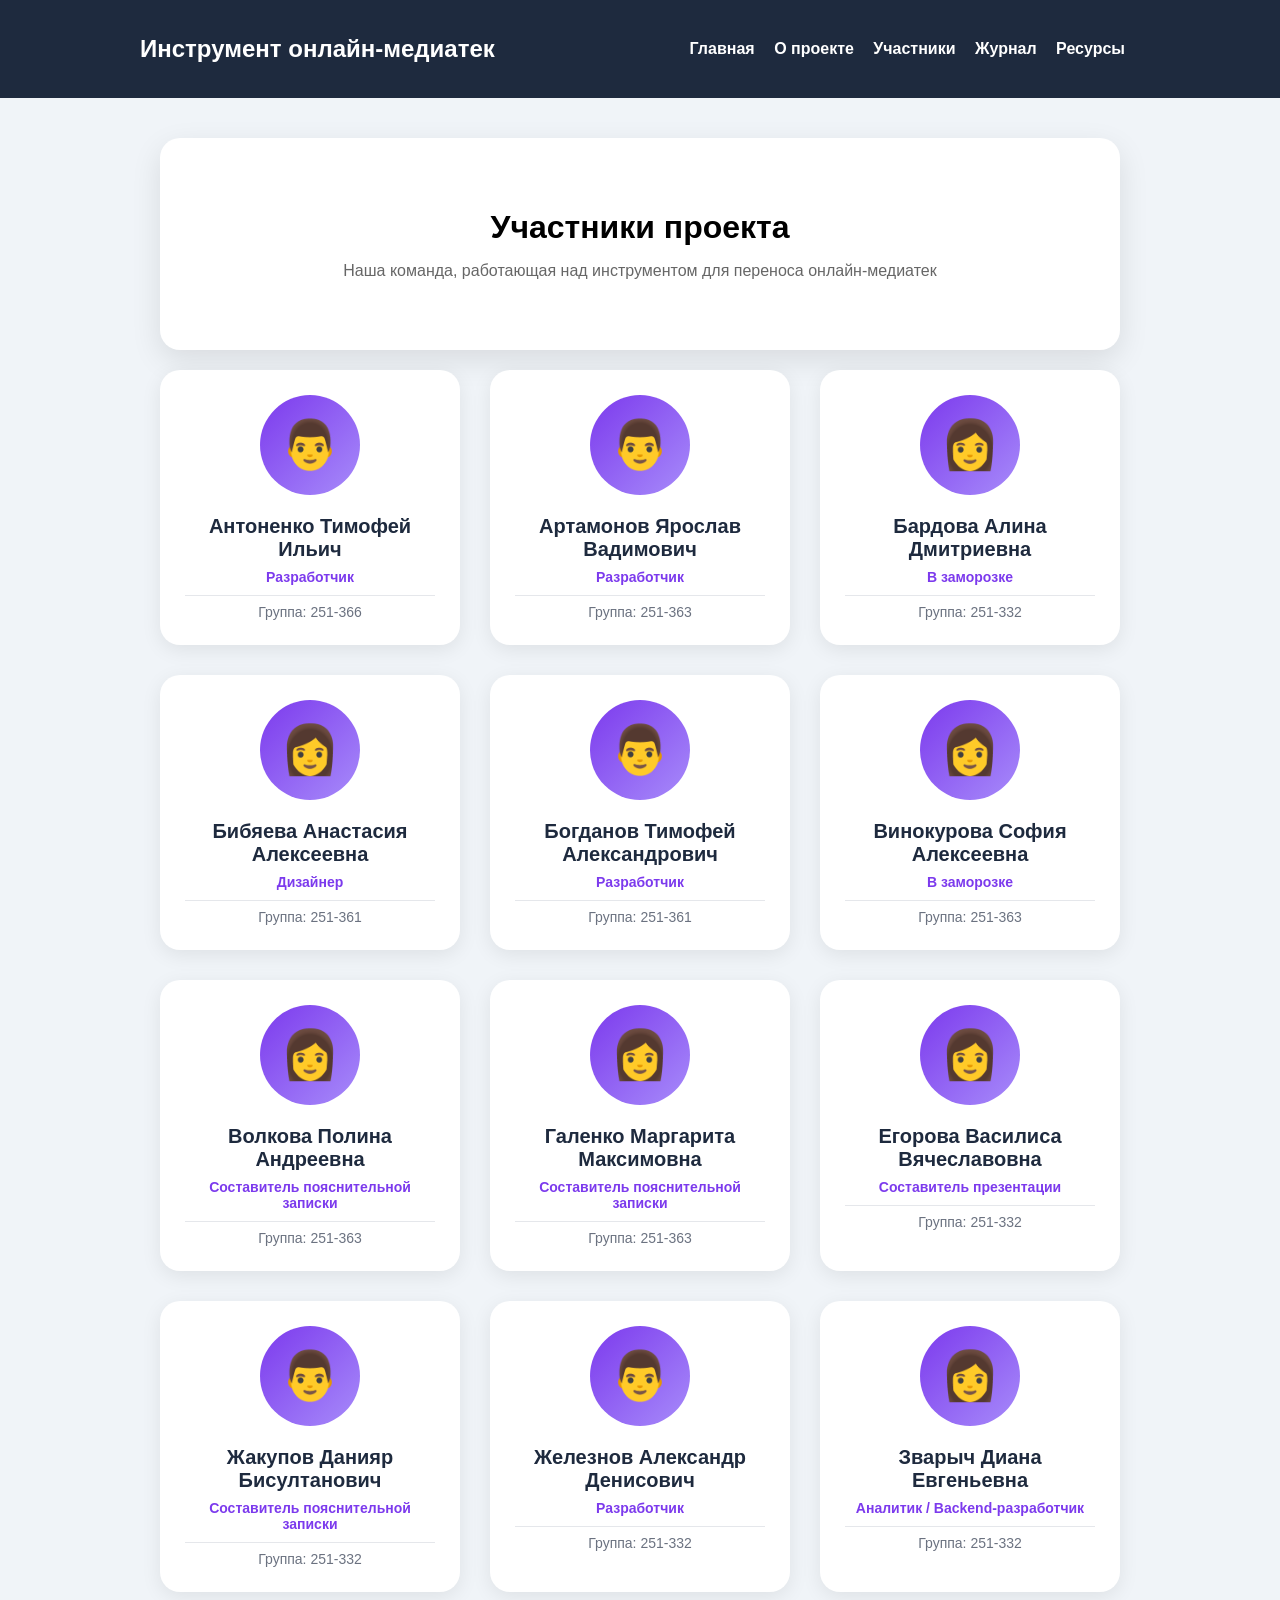
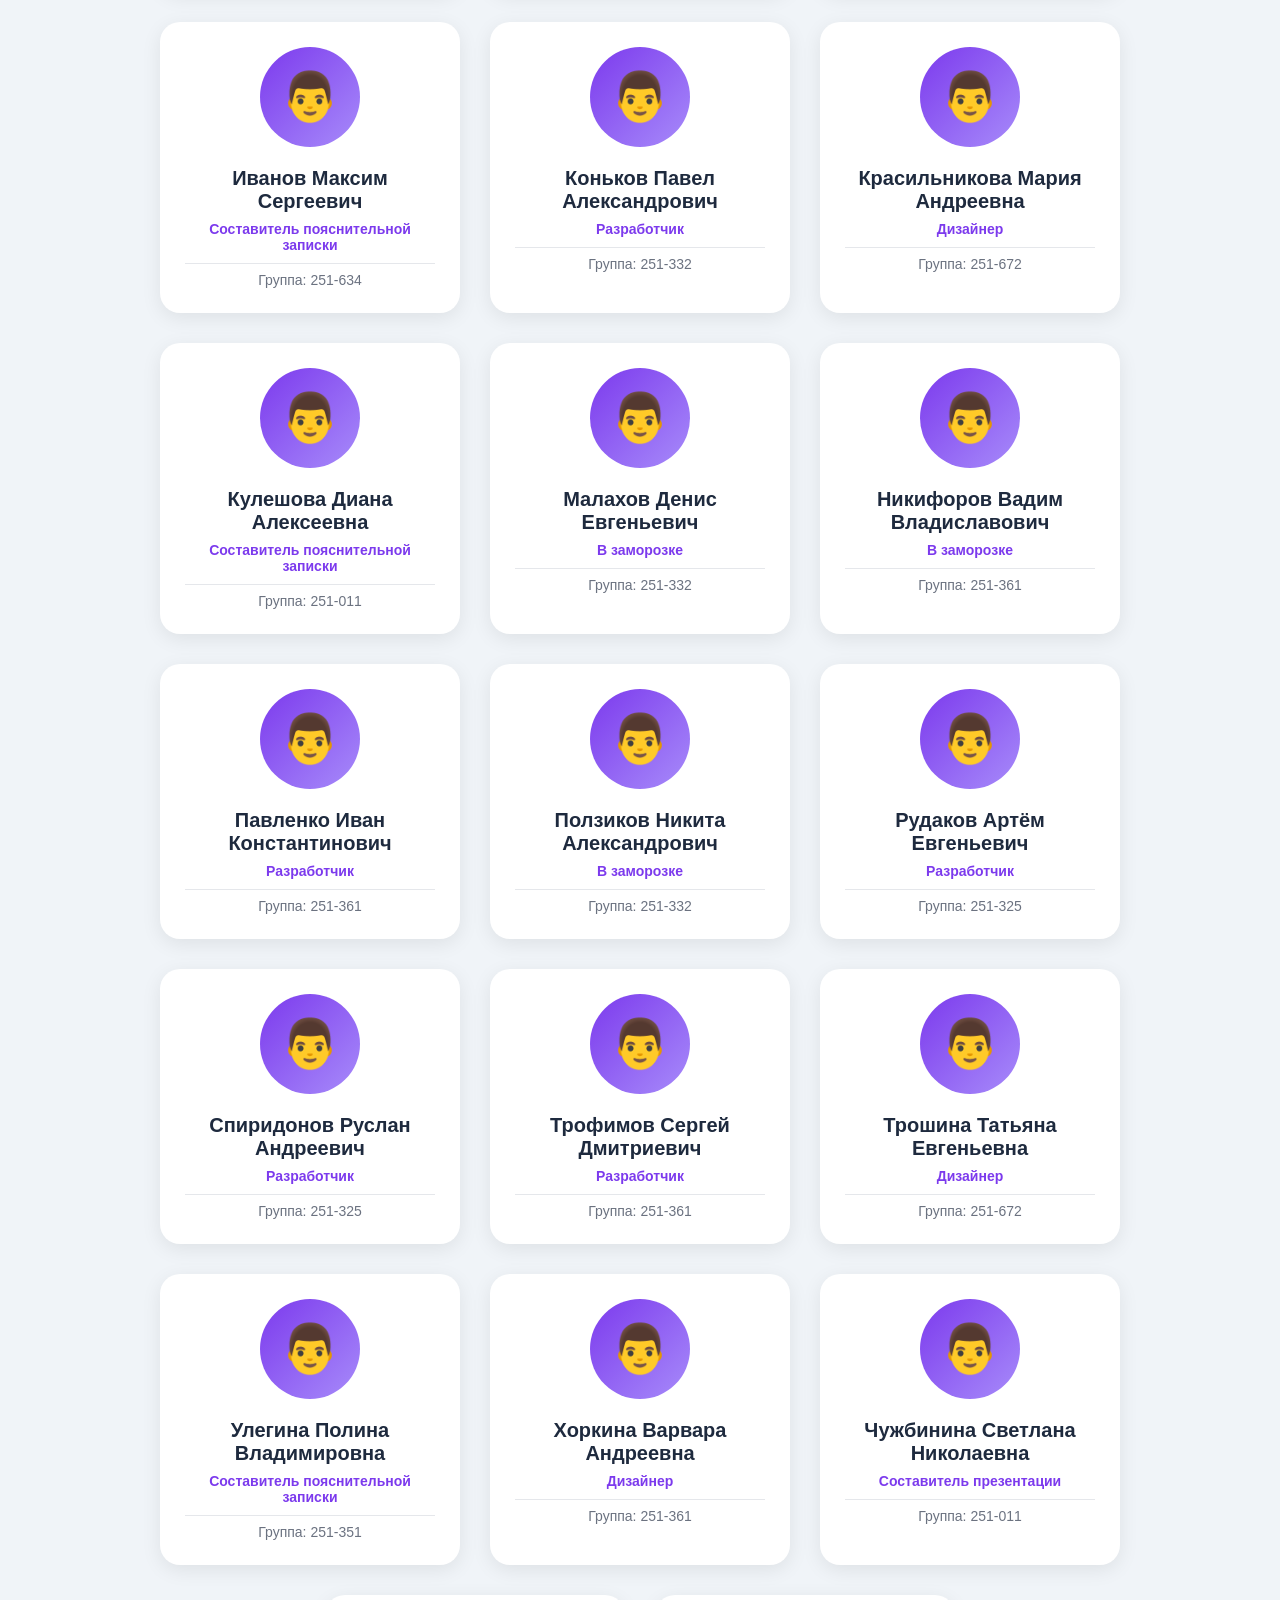
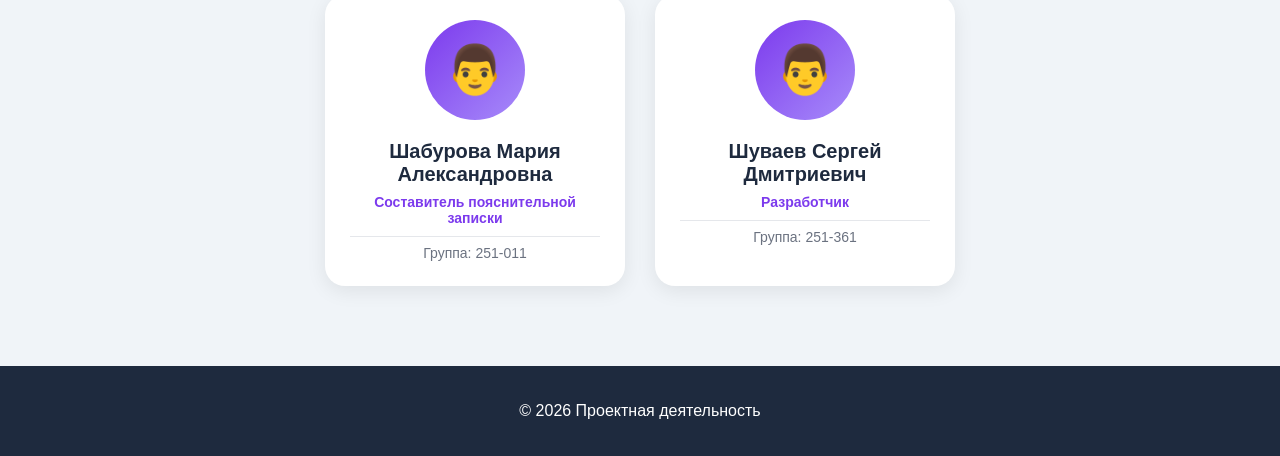
==== site/team.html @ d8bee097 "первый коммит, готовый сайт" ====
﻿<!DOCTYPE html>
<html>
<head>
    <title>Участники</title>
    <link rel="stylesheet" href="style.css">
</head>
<body>

<header>
    <div class="container">
        <h2>Инструмент онлайн-медиатек</h2>
        <nav>
            <a href="index.html">Главная</a>
            <a href="about.html">О проекте</a>
            <a href="team.html">Участники</a>
            <a href="blog.html">Журнал</a>
            <a href="resources.html">Ресурсы</a>
        </nav>
    </div>
</header>


<main>
    <div class="hero-card">
        <h1>Участники проекта</h1>
        <p class="subtitle">Наша команда, работающая над инструментом для переноса онлайн-медиатек</p>
    </div>

    <!-- Сетка с карточками участников -->
    <div class="team-grid">
        
        <!-- Участник 1 -->
        <div class="team-card">
            <div class="team-photo">
                <div class="avatar-placeholder">👨</div>
            </div>
            <h3>Антоненко Тимофей Ильич</h3>
            <div class="team-role">Разработчик</div>
            <div class="team-group">Группа: 251-366</div>
        </div>

        <!-- Участник 2 -->
        <div class="team-card">
            <div class="team-photo">
                <div class="avatar-placeholder">👨</div>
            </div>
            <h3>Артамонов Ярослав Вадимович</h3>
            <div class="team-role">Разработчик</div>
            <div class="team-group">Группа: 251-363</div>
        </div>

        <!-- Участник 3 -->
        <div class="team-card">
            <div class="team-photo">
                <div class="avatar-placeholder">👩</div>
            </div>
            <h3>Бардова Алина Дмитриевна</h3>
            <div class="team-role">В заморозке</div>
            <div class="team-group">Группа: 251-332</div>
        </div>

        <!-- Участник 4 -->
        <div class="team-card">
            <div class="team-photo">
                <div class="avatar-placeholder">👩</div>
            </div>
            <h3>Бибяева Анастасия Алексеевна</h3>
            <div class="team-role">Дизайнер</div>
            <div class="team-group">Группа: 251-361</div>
        </div>
	<!-- Участник 5 -->
        <div class="team-card">
            <div class="team-photo">
                <div class="avatar-placeholder">👨</div>
            </div>
            <h3>Богданов Тимофей Александрович</h3>
            <div class="team-role">Разработчик</div>
            <div class="team-group">Группа: 251-361</div>
        </div>

        <!-- Участник 6 -->
        <div class="team-card">
            <div class="team-photo">
                <div class="avatar-placeholder">👩</div>
            </div>
            <h3>Винокурова София Алексеевна</h3>
            <div class="team-role">В заморозке</div>
            <div class="team-group">Группа: 251-363</div>
        </div>

        <!-- Участник 7 -->
        <div class="team-card">
            <div class="team-photo">
                <div class="avatar-placeholder">👩</div>
            </div>
            <h3>Волкова Полина Андреевна</h3>
            <div class="team-role">Составитель пояснительной записки</div>
            <div class="team-group">Группа: 251-363</div>
        </div>
	<!-- Участник 8 -->
        <div class="team-card">
            <div class="team-photo">
                <div class="avatar-placeholder">👩</div>
            </div>
            <h3>Галенко Маргарита Максимовна</h3>
            <div class="team-role">Составитель пояснительной записки</div>
            <div class="team-group">Группа: 251-363</div>
        </div>

        <!-- Участник 9 -->
        <div class="team-card">
            <div class="team-photo">
                <div class="avatar-placeholder">👩</div>
            </div>
            <h3>Егорова Василиса Вячеславовна</h3>
            <div class="team-role">Составитель презентации</div>
            <div class="team-group">Группа: 251-332</div>
        </div>

        <!-- Участник 10 -->
        <div class="team-card">
            <div class="team-photo">
                <div class="avatar-placeholder">👨</div>
            </div>
            <h3>Жакупов Данияр Бисултанович</h3>
            <div class="team-role">Составитель пояснительной записки</div>
            <div class="team-group">Группа: 251-332</div>
        </div>

	<!-- Участник 11 -->
        <div class="team-card">
            <div class="team-photo">
                <div class="avatar-placeholder">👨</div>
            </div>
            <h3>Железнов Александр Денисович</h3>
            <div class="team-role">Разработчик</div>
            <div class="team-group">Группа: 251-332</div>
        </div>

        <!-- Участник 12 -->
        <div class="team-card">
            <div class="team-photo">
                <div class="avatar-placeholder">👩</div>
            </div>
            <h3>Зварыч Диана Евгеньевна</h3>
            <div class="team-role">Аналитик / Backend-разработчик</div>
            <div class="team-group">Группа: 251-332</div>
        </div>

	<!-- Участник 13 -->
        <div class="team-card">
            <div class="team-photo">
                <div class="avatar-placeholder">👨</div>
            </div>
            <h3>Иванов Максим Сергеевич</h3>
            <div class="team-role">Составитель пояснительной записки</div>
            <div class="team-group">Группа: 251-634</div>
        </div>

	<!-- Участник 14 -->
        <div class="team-card">
            <div class="team-photo">
                <div class="avatar-placeholder">👨</div>
            </div>
            <h3>Коньков Павел Александрович</h3>
            <div class="team-role">Разработчик</div>
            <div class="team-group">Группа: 251-332</div>
        </div>

	<!-- Участник 15 -->
        <div class="team-card">
            <div class="team-photo">
                <div class="avatar-placeholder">👨</div>
            </div>
            <h3>Красильникова Мария Андреевна</h3>
            <div class="team-role">Дизайнер</div>
            <div class="team-group">Группа: 251-672</div>
        </div>
	<!-- Участник 16 -->
        <div class="team-card">
            <div class="team-photo">
                <div class="avatar-placeholder">👨</div>
            </div>
            <h3>Кулешова Диана Алексеевна</h3>
            <div class="team-role">Составитель пояснительной записки</div>
            <div class="team-group">Группа: 251-011</div>
        </div>

	<!-- Участник 17 -->
        <div class="team-card">
            <div class="team-photo">
                <div class="avatar-placeholder">👨</div>
            </div>
            <h3>Малахов Денис Евгеньевич</h3>
            <div class="team-role">В заморозке</div>
            <div class="team-group">Группа: 251-332</div>
        </div>

	<!-- Участник 18 -->
        <div class="team-card">
            <div class="team-photo">
                <div class="avatar-placeholder">👨</div>
            </div>
            <h3>Никифоров Вадим Владиславович</h3>
            <div class="team-role">В заморозке</div>
            <div class="team-group">Группа: 251-361</div>
        </div>

	<!-- Участник 19 -->
        <div class="team-card">
            <div class="team-photo">
                <div class="avatar-placeholder">👨</div>
            </div>
            <h3>Павленко Иван Константинович</h3>
            <div class="team-role">Разработчик</div>
            <div class="team-group">Группа: 251-361</div>
        </div>

	<!-- Участник 20 -->
        <div class="team-card">
            <div class="team-photo">
                <div class="avatar-placeholder">👨</div>
            </div>
            <h3>Ползиков Никита Александрович</h3>
            <div class="team-role">В заморозке</div>
            <div class="team-group">Группа: 251-332</div>
        </div>

	<!-- Участник 21 -->
        <div class="team-card">
            <div class="team-photo">
                <div class="avatar-placeholder">👨</div>
            </div>
            <h3>Рудаков Артём Евгеньевич</h3>
            <div class="team-role">Разработчик</div>
            <div class="team-group">Группа: 251-325</div>
        </div>
	<!-- Участник 22 -->
        <div class="team-card">
            <div class="team-photo">
                <div class="avatar-placeholder">👨</div>
            </div>
            <h3>Спиридонов Руслан Андреевич</h3>
            <div class="team-role">Разработчик</div>
            <div class="team-group">Группа: 251-325</div>
        </div>

	<!-- Участник 23 -->
        <div class="team-card">
            <div class="team-photo">
                <div class="avatar-placeholder">👨</div>
            </div>
            <h3>Трофимов Сергей Дмитриевич</h3>
            <div class="team-role">Разработчик</div>
            <div class="team-group">Группа: 251-361</div>
        </div>

	<!-- Участник 24 -->
        <div class="team-card">
            <div class="team-photo">
                <div class="avatar-placeholder">👨</div>
            </div>
            <h3>Трошина Татьяна Евгеньевна</h3>
            <div class="team-role">Дизайнер</div>
            <div class="team-group">Группа: 251-672</div>
        </div>

	<!-- Участник 25 -->
        <div class="team-card">
            <div class="team-photo">
                <div class="avatar-placeholder">👨</div>
            </div>
            <h3>Улегина Полина Владимировна</h3>
            <div class="team-role">Составитель пояснительной записки</div>
            <div class="team-group">Группа: 251-351</div>
        </div>

	<!-- Участник 26 -->
        <div class="team-card">
            <div class="team-photo">
                <div class="avatar-placeholder">👨</div>
            </div>
            <h3>Хоркина Варвара Андреевна</h3>
            <div class="team-role">Дизайнер</div>
            <div class="team-group">Группа: 251-361</div>
        </div>

	<!-- Участник 27 -->
        <div class="team-card">
            <div class="team-photo">
                <div class="avatar-placeholder">👨</div>
            </div>
            <h3>Чужбинина Светлана Николаевна</h3>
            <div class="team-role">Составитель презентации</div>
            <div class="team-group">Группа: 251-011</div>
        </div>

	<!-- Участник 28 -->
        <div class="team-card">
            <div class="team-photo">
                <div class="avatar-placeholder">👨</div>
            </div>
            <h3>Шабурова Мария Александровна</h3>
            <div class="team-role">Составитель пояснительной записки</div>
            <div class="team-group">Группа: 251-011</div>
        </div>
	<!-- Участник 29 -->
        <div class="team-card">
            <div class="team-photo">
                <div class="avatar-placeholder">👨</div>
            </div>
            <h3>Шуваев Сергей Дмитриевич</h3>
            <div class="team-role">Разработчик</div>
            <div class="team-group">Группа: 251-361</div>
        </div>


    </div>

</main>

<footer>
    <p>© 2026 Проектная деятельность</p>
</footer>

</body>
</html>
---- site/style.css ----
﻿body {
    font-family: Arial, sans-serif;
    margin: 0;
    background-color: #f0f4f8;
}

header {
    background-color: #1e2a3e;
    padding: 15px;
    color: white;
}

/* Добавьте внутренний контейнер для хедера */
header .container {
    max-width: 1000px;      /* та же ширина, что и у main */
    margin: 0 auto;        /* центрирование */
    display: flex;
    justify-content: space-between;
    align-items: center;
    flex-wrap: wrap;
}

nav a {
    color: white;
    margin-right: 15px;
    text-decoration: none;
    font-weight: bold;
}

nav a:hover {
    color: #7c3aed;
    text-decoration: underline;
}

main {
    max-width: 1000px;     /* ← вот эта строчка ограничивает ширину */
    margin: 0 auto;       /* ← центрирует блоки */
    padding: 20px;
}

footer {
    background-color: #1e2a3e !important;
    color: white !important;
    text-align: center !important;
    padding: 20px !important;
    width: 100% !important;
    margin-top: 40px !important;
    box-sizing: border-box !important;
    position: relative !important;
    left: 0 !important;
    right: 0 !important;
}
img {
    max-width: 100%;
    border-radius: 10px;
}
.hero-card {
    background: white;
    padding: 50px;
    border-radius: 20px;
    text-align: center;
    box-shadow: 0 10px 30px rgba(0,0,0,0.1);
    margin: 20px;
}

.hero-card h1 {
    font-size: 32px;
    margin-bottom: 10px;
}

.subtitle {
    color: #666;
    margin-bottom: 20px;
}

.buttons {
    display: flex;
    justify-content: center;
    gap: 15px;
    flex-wrap: wrap;
}

.btn {
    display: inline-block;
    padding: 10px 20px;
    border: 2px solid #7c3aed;
    color: #7c3aed;
    border-radius: 30px;
    text-decoration: none;
    transition: 0.3s;
}

.btn:hover {
    background: #6c5ce7;
    color: white;
}
.card {
    background: white;
    border-radius: 24px;
    padding: 30px;
    margin-bottom: 30px;
    box-shadow: 0 10px 30px rgba(0, 0, 0, 0.08);
    transition: transform 0.3s ease, box-shadow 0.3s ease;
}
.card p {
    font-size: 18px;
    line-height: 1.5;
    margin-bottom: 15px;
}
.card:hover {
    transform: translateY(-5px);
    box-shadow: 0 20px 40px rgba(108, 92, 231, 0.15);
}

.card h2 {
    color: #2c3e50;
    font-size: 28px;
    margin-bottom: 20px;
    padding-left: 15px;
    border-left: 5px solid #6c5ce7;
}

.card h3 {
    color: #6c5ce7;
    font-size: 20px;
    margin: 20px 0 10px 0;
}

/* ===== СТАТИСТИКА (3 блока с цифрами) ===== */
.stats {
    display: flex;
    gap: 20px;
    flex-wrap: wrap;
    margin: 0;
    padding: 0;  
}

.stat-item {
    background: linear-gradient(135deg, #f8f9ff 0%, #ffffff 100%);
    border: 1px solid #e0e4f0;
    border-radius: 20px;
    padding: 20px;
    text-align: center;
    flex: 1;
    min-width: 100px;
    box-sizing: border-box;
}

.stat-number {
    font-size: 36px;
    font-weight: 800;
    color: #7c3aed;
    display: block;
    margin-bottom: 8px;
}

.stat-label {
    font-size: 14px;
    color: #555;
}

/* ===== ПРЕИМУЩЕСТВА (3 блока с иконками) ===== */
.benefits {
    display: flex;
    gap: 25px;
    flex-wrap: wrap;
    margin: 20px 0;
}

.benefit {
    background: #f8f9ff;
    border-radius: 20px;
    padding: 25px 20px;
    text-align: center;
    flex: 1;
    transition: all 0.3s ease;
    border: 1px solid #eef2ff;
}

.benefit:hover {
    background: white;
    border-color: #6c5ce7;
    transform: scale(1.02);
}

.benefit-icon {
    font-size: 42px;
    margin-bottom: 12px;
    display: block;
}

.benefit strong {
    color: #2c3e50;
    font-size: 18px;
    display: block;
    margin-bottom: 8px;
}

.benefit p {
    color: #666;
    font-size: 14px;
    margin: 0;
}

/* ===== СПИСОК ЗАДАЧ ===== */
.task-list {
    list-style: none;
    padding: 0;
    margin: 20px 0;
}

.task-list li {
    background: #f8f9ff;
    margin: 12px 0;
    padding: 14px 20px;
    border-radius: 14px;
    display: flex;
    align-items: center;
    gap: 12px;
    font-size: 16px;
}


/* ===== ЦИТАТА / ВДОХНОВЛЯЮЩИЙ БЛОК ===== */
.quote-block {
    background: linear-gradient(135deg, #2c3e50 0%, #f8f9ff 100%);
    color: white;
    text-align: center;
    padding: 40px 30px;
    border-radius: 24px;
    margin: 30px 0;
    font-size: 22px;
    font-style: italic;
}

.quote-block span {
    display: block;
    font-size: 16px;
    margin-top: 15px;
    opacity: 0.8;
    font-style: normal;
}

/* ===== ДОПОЛНИТЕЛЬНЫЙ ТЕКСТ ===== */
.highlight-text {
    background: #f8f9ff;
    border-left: 4px solid #1e2a3e;
    padding: 15px 20px;
    border-radius: 12px;
    margin: 15px 0;
    font-weight: 500;
}

hr {
    margin: 25px 0;
    border: none;
    height: 1px;
    background: linear-gradient(to right, transparent, #ccc, transparent);
}
.team-grid {
    display: flex;
    flex-wrap: wrap;
    gap: 30px;
    justify-content: center;
    margin: 20px 0;
}

/* Карточка одного участника */
.team-card {
    background: white;
    border-radius: 20px;
    padding: 25px;
    text-align: center;
    width: 250px;
    box-shadow: 0 5px 20px rgba(0, 0, 0, 0.08);
    transition: transform 0.3s ease, box-shadow 0.3s ease;
}

.team-card:hover {
    transform: translateY(-5px);
    box-shadow: 0 15px 30px rgba(124, 58, 237, 0.15);
}

/* Место для фото или иконки */
.team-photo {
    margin-bottom: 15px;
}

.avatar-placeholder {
    width: 100px;
    height: 100px;
    background: linear-gradient(135deg, #7c3aed, #a78bfa);
    border-radius: 50%;
    margin: 0 auto;
    display: flex;
    align-items: center;
    justify-content: center;
    font-size: 48px;
    color: white;
}

/* Имя участника */
.team-card h3 {
    color: #1e2a3e;
    font-size: 20px;
    margin-bottom: 8px;
}

/* Должность / роль */
.team-role {
    color: #7c3aed;
    font-weight: bold;
    font-size: 14px;
    margin-bottom: 10px;
}

/* Группа */
.team-group {
    color: #6b7280;
    font-size: 14px;
    padding-top: 8px;
    border-top: 1px solid #e5e7eb;
}

/* Адаптация для телефонов */
@media (max-width: 768px) {
    .team-card {
        width: 100%;
        max-width: 280px;
    }
}
/* Блог: стили для постов */
.blog-post {
    background: white;
    border-radius: 20px;
    padding: 30px;
    margin-bottom: 30px;
    box-shadow: 0 5px 20px rgba(0, 0, 0, 0.05);
    transition: transform 0.3s ease, box-shadow 0.3s ease;
}

    .blog-post:hover {
        transform: translateY(-3px);
        box-shadow: 0 10px 30px rgba(124, 58, 237, 0.1);
    }

/* Дата поста */
.post-date {
    display: inline-block;
    background: #f5f3ff;
    color: #7c3aed;
    padding: 6px 14px;
    border-radius: 20px;
    font-size: 14px;
    font-weight: bold;
    margin-bottom: 15px;
}

/* Заголовок поста */
.post-title {
    color: #1e2a3e;
    font-size: 24px;
    margin-bottom: 20px;
    border-left: 5px solid #7c3aed;
    padding-left: 15px;
}

/* Содержимое поста */
.post-content p {
    font-size: 17px;
    line-height: 1.6;
    color: #1f2937;
    margin-bottom: 15px;
}

.post-content ul {
    margin: 15px 0;
    padding-left: 25px;
}

.post-content li {
    font-size: 17px;
    line-height: 1.6;
    color: #1f2937;
    margin-bottom: 8px;
}

    .post-content li::marker {
        color: #7c3aed;
    }
.resource-card {
    background: white;
    border-radius: 20px;
    padding: 25px;
    margin-bottom: 25px;
    box-shadow: 0 5px 20px rgba(0, 0, 0, 0.05);
    transition: transform 0.3s ease, box-shadow 0.3s ease;
}

    .resource-card:hover {
        transform: translateY(-3px);
        box-shadow: 0 10px 30px rgba(124, 58, 237, 0.1);
    }

/* Шапка карточки ресурса */
.resource-header {
    display: flex;
    align-items: center;
    gap: 20px;
    margin-bottom: 20px;
    padding-bottom: 15px;
    border-bottom: 1px solid #e5e7eb;
}

.resource-icon {
    font-size: 48px;
}

.resource-info {
    flex: 1;
}

.resource-title {
    color: #1e2a3e;
    font-size: 24px;
    margin: 0 0 8px 0;
}

.resource-link {
    color: #7c3aed;
    text-decoration: none;
    font-weight: 500;
    transition: color 0.3s;
}

    .resource-link:hover {
        color: #6d28d9;
        text-decoration: underline;
    }

/* Группа ссылок (для API) */
.resource-links-group {
    display: flex;
    gap: 15px;
    flex-wrap: wrap;
    margin-top: 5px;
}

/* Контент ресурса */
.resource-content h3 {
    color: #2c3e50;
    font-size: 18px;
    margin-bottom: 12px;
}

.resource-content ul {
    margin: 0 0 15px 20px;
    padding: 0;
}

.resource-content li {
    color: #1f2937;
    font-size: 16px;
    line-height: 1.6;
    margin-bottom: 8px;
}

.resource-note {
    background: #f5f3ff;
    padding: 12px 16px;
    border-radius: 12px;
    font-size: 14px;
    color: #4b5563;
    margin-top: 15px;
    border-left: 3px solid #7c3aed;
}
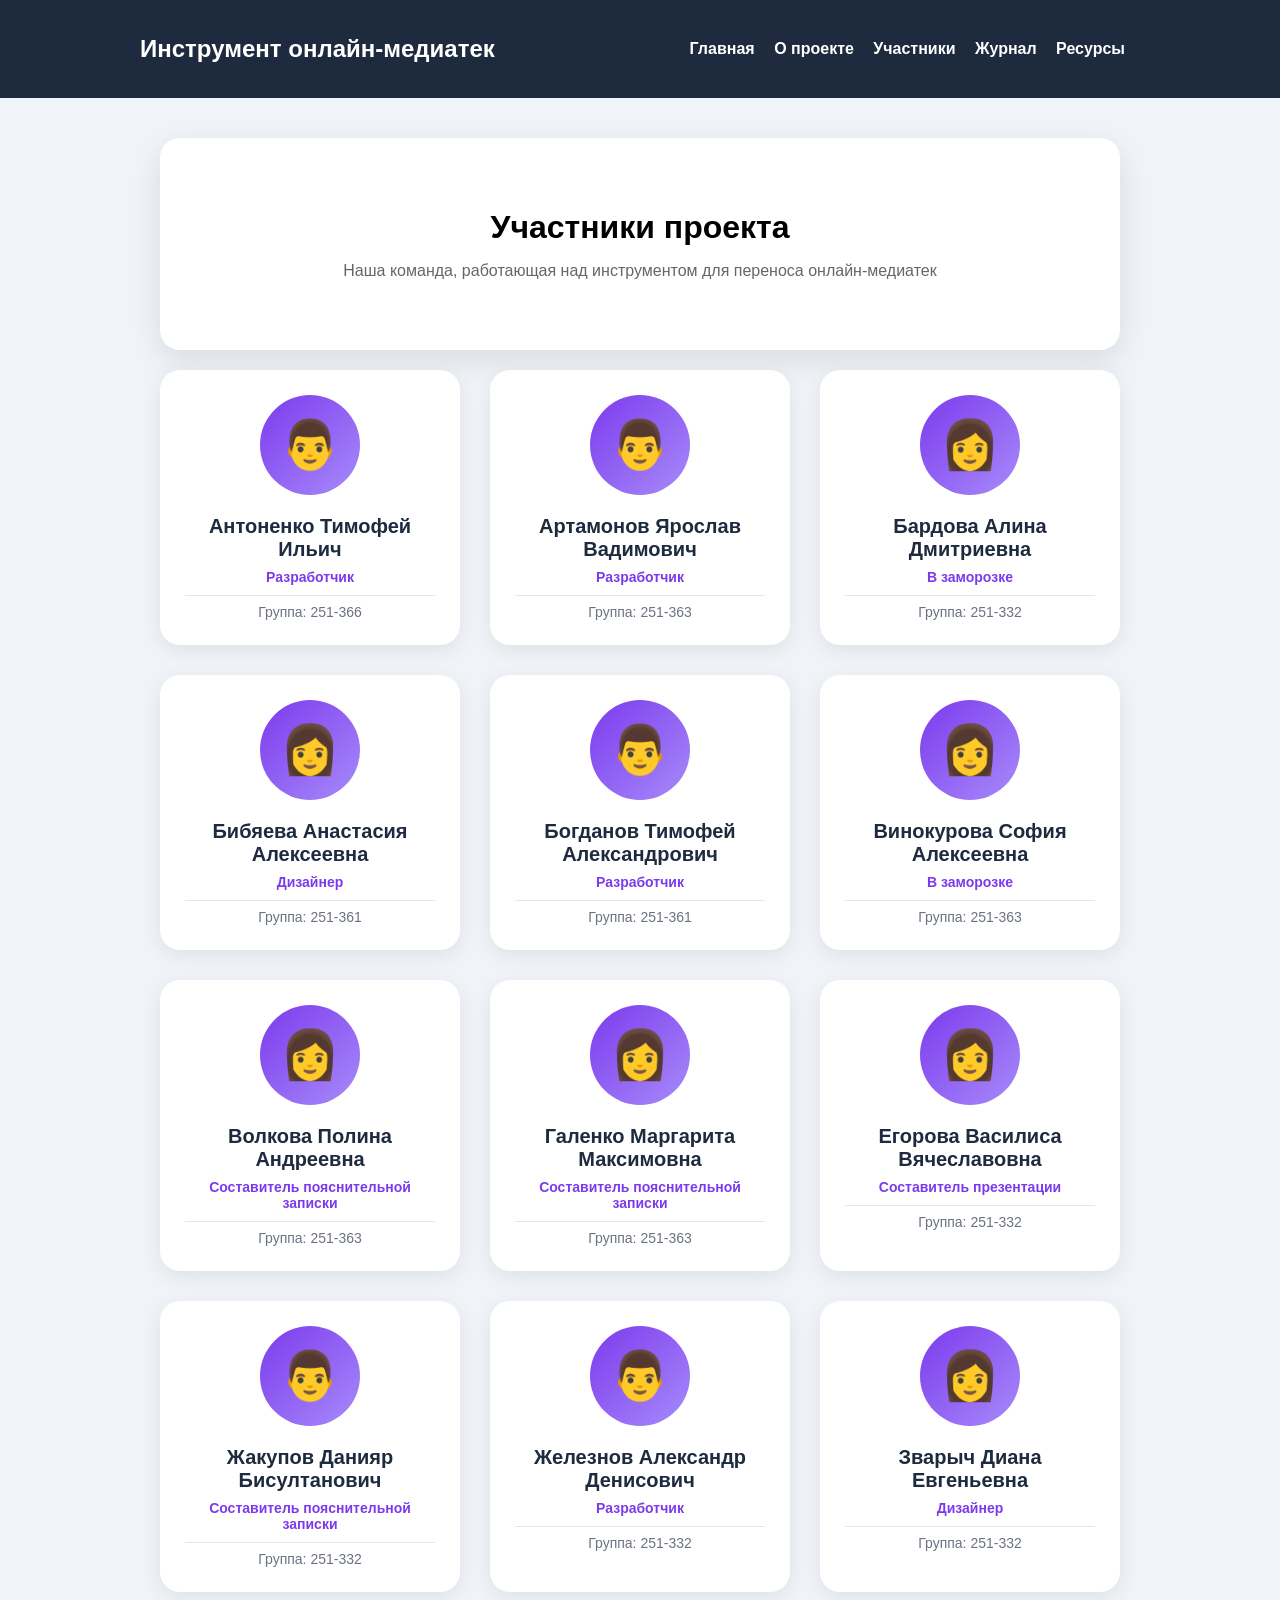
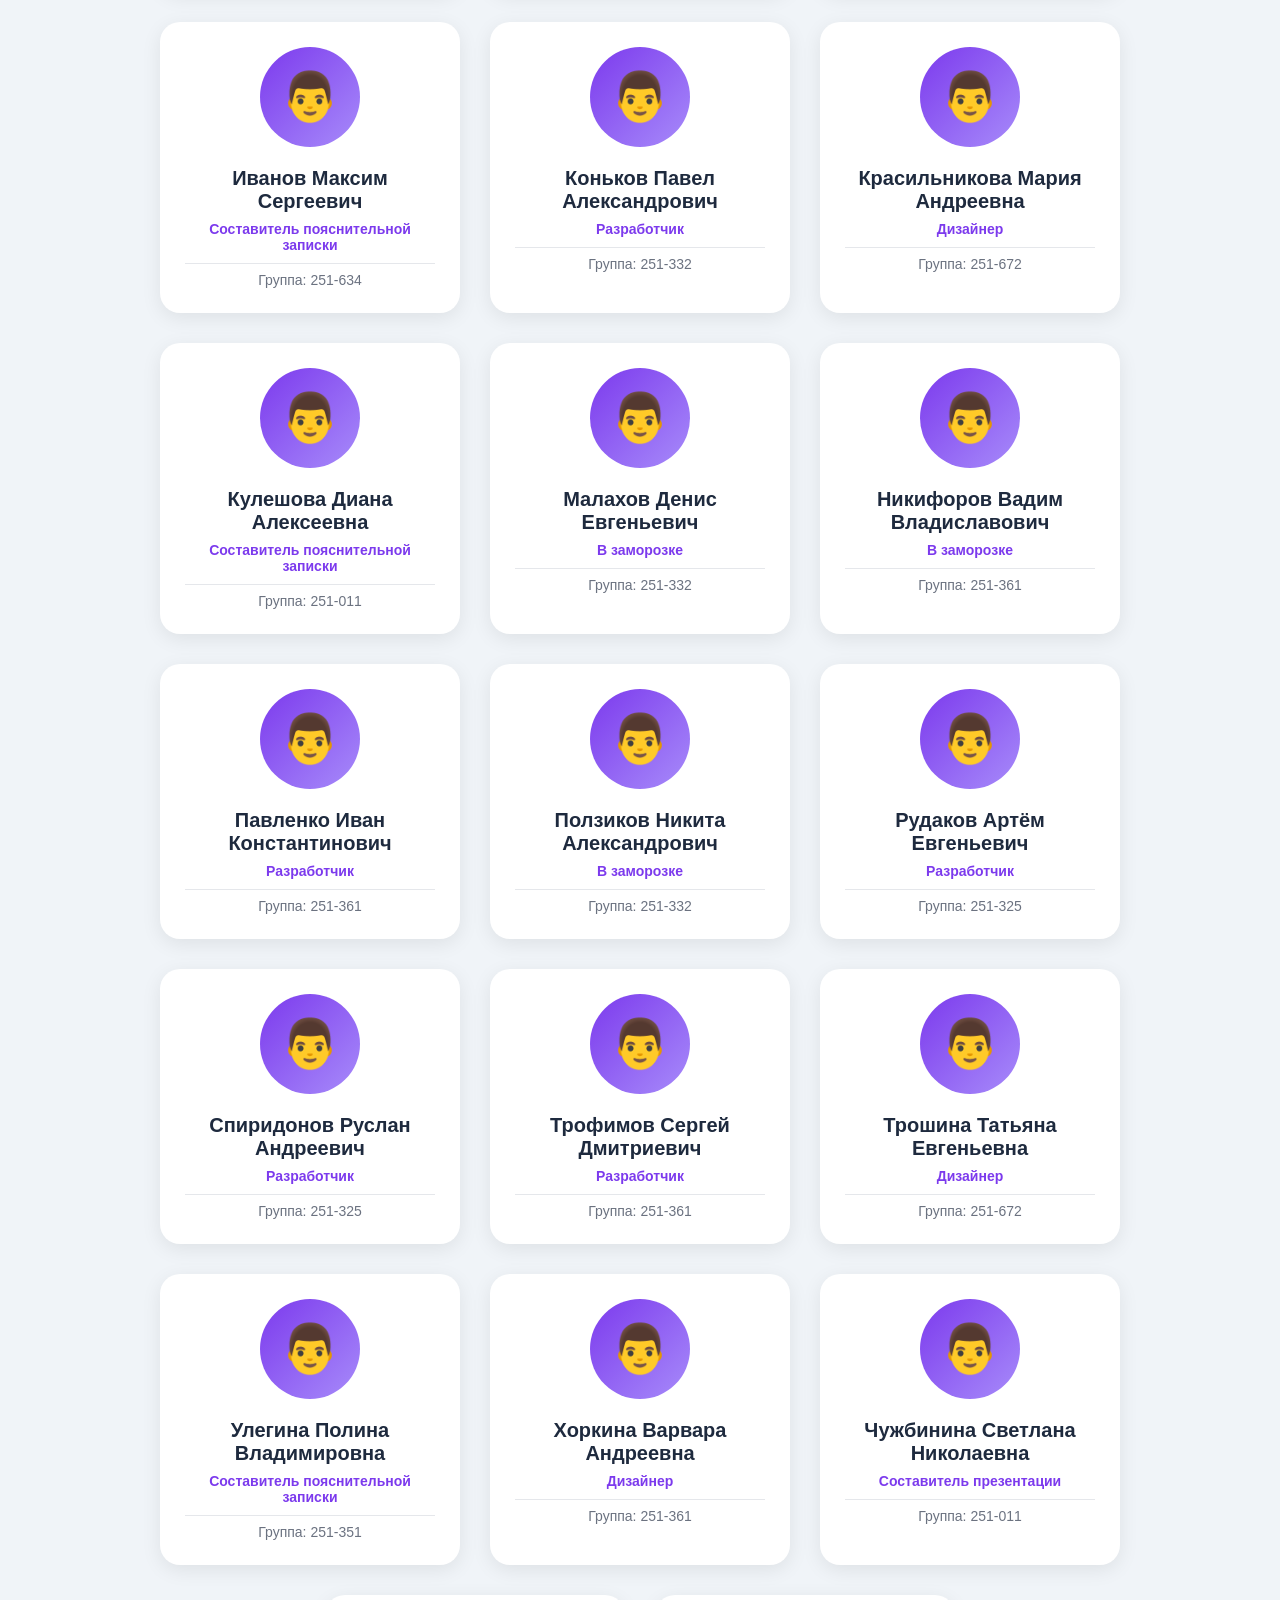
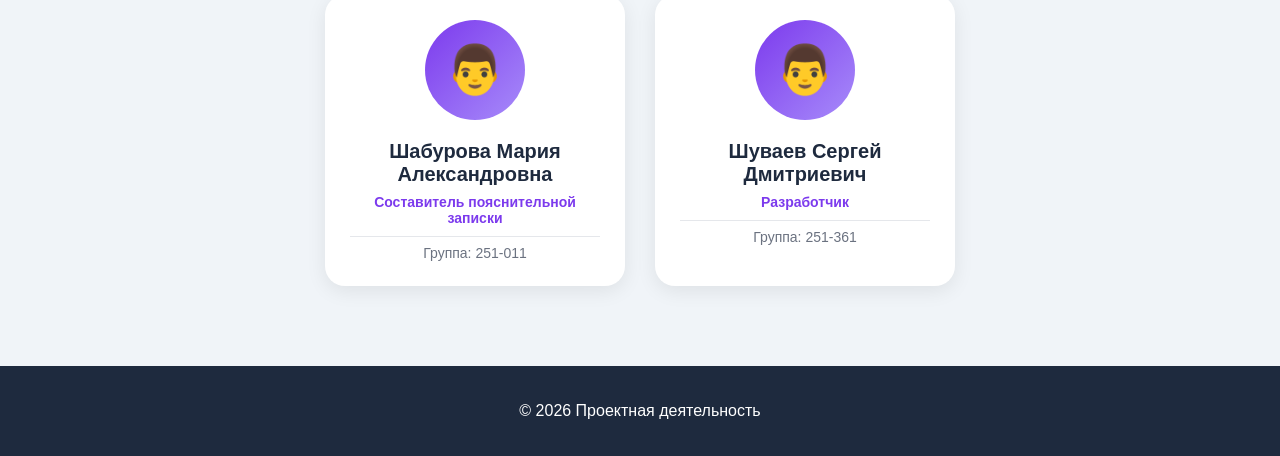
==== commit 9602903e: "team.html" ====
--- a/site/team.html
+++ b/site/team.html
@@ -143,7 +143,7 @@
                 <div class="avatar-placeholder">👩</div>
             </div>
             <h3>Зварыч Диана Евгеньевна</h3>
-            <div class="team-role">Аналитик / Backend-разработчик</div>
+            <div class="team-role">Дизайнер</div>
             <div class="team-group">Группа: 251-332</div>
         </div>
 
@@ -324,4 +324,4 @@
 </footer>
 
 </body>
-</html>+</html>
